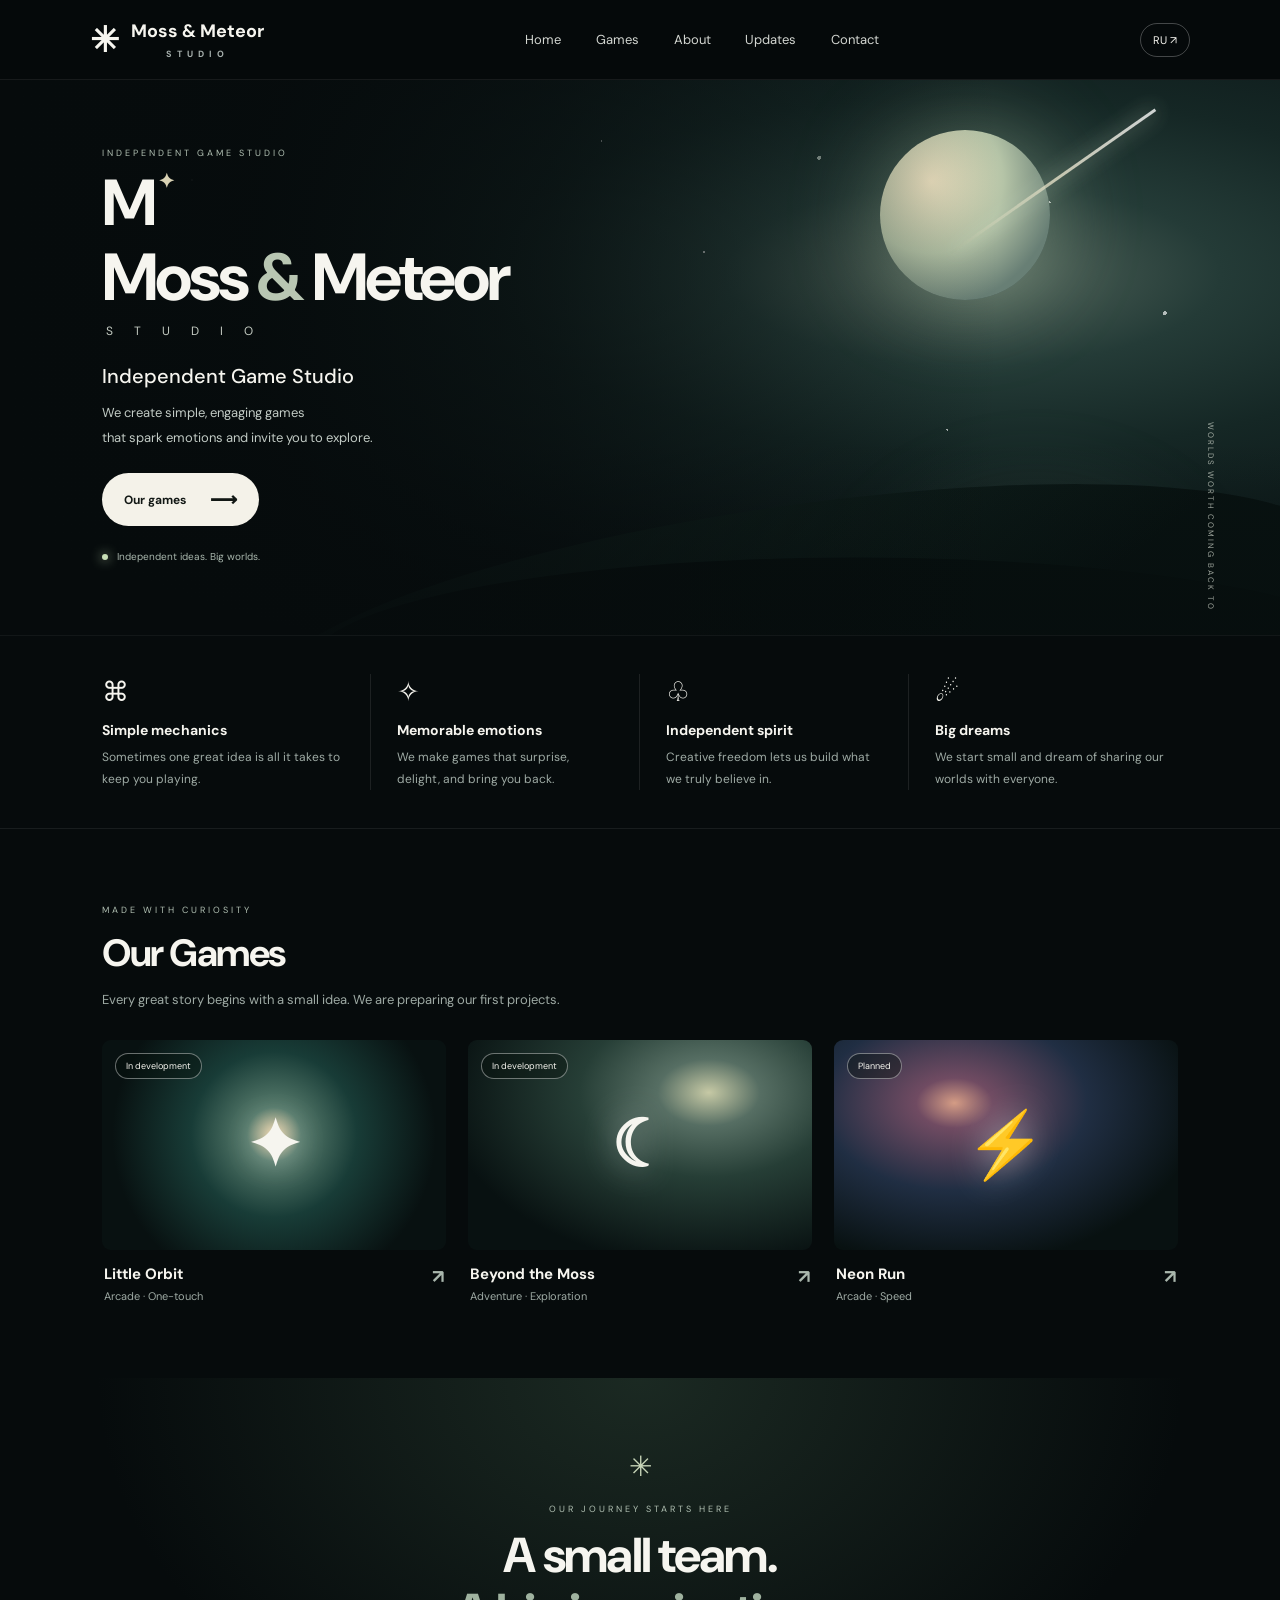
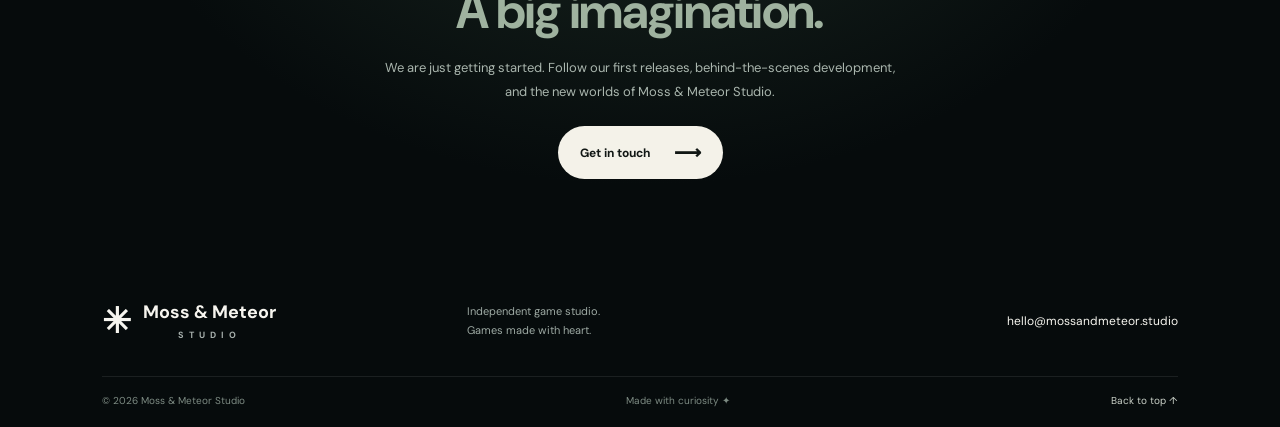
==== en/index.html @ 50603493 "Add English version of studio website" ====
<!doctype html>
<html lang="en">
<head>
<meta charset="utf-8">
<meta name="viewport" content="width=device-width, initial-scale=1">
<meta name="theme-color" content="#060b0c">
<meta name="description" content="Moss & Meteor Studio is an independent game studio creating original indie games, arcades, and adventures. Discover our projects and follow our journey.">
<meta name="robots" content="index, follow, max-image-preview:large">
<link rel="canonical" href="https://rtccoin1.github.io/and-meteor-studio/en/">
<link rel="alternate" hreflang="ru" href="https://rtccoin1.github.io/and-meteor-studio/">
<link rel="alternate" hreflang="en" href="https://rtccoin1.github.io/and-meteor-studio/en/">
<link rel="alternate" hreflang="x-default" href="https://rtccoin1.github.io/and-meteor-studio/">
<link rel="icon" type="image/svg+xml" href="../favicon.svg">
<title>Moss &amp; Meteor Studio — Independent Game Studio</title>
<meta property="og:type" content="website">
<meta property="og:locale" content="en_US">
<meta property="og:site_name" content="Moss &amp; Meteor Studio">
<meta property="og:title" content="Moss &amp; Meteor Studio — Independent Game Studio">
<meta property="og:description" content="Original indie games, arcades, and adventures with big ideas. Discover the projects of Moss &amp; Meteor Studio.">
<meta property="og:url" content="https://rtccoin1.github.io/and-meteor-studio/en/">
<meta name="twitter:card" content="summary">
<meta name="twitter:title" content="Moss &amp; Meteor Studio — Independent Game Studio">
<meta name="twitter:description" content="An independent game studio making small games with big ideas.">
<script type="application/ld+json">
{"@context":"https://schema.org","@type":"Organization","name":"Moss & Meteor Studio","url":"https://rtccoin1.github.io/and-meteor-studio/en/","description":"An independent game studio creating original indie games, arcades, and adventures.","email":"hello@mossandmeteor.studio"}
</script>
<link rel="preconnect" href="https://fonts.googleapis.com">
<link href="https://fonts.googleapis.com/css2?family=DM+Sans:wght@400;500;600;700&display=swap" rel="stylesheet">
<link rel="stylesheet" href="../style.css">
<style>.lang-link{border:1px solid #ffffff40;border-radius:24px;padding:9px 12px;font-size:11px;white-space:nowrap}.game h3 a:hover{color:#c8d9bd}.project-links{display:flex;gap:18px;flex-wrap:wrap;margin-top:24px}.project-links a{font-size:12px;color:#c8d9bd;border-bottom:1px solid #748c76;padding-bottom:5px}@media(max-width:700px){.lang-link{margin-left:auto}}</style>
</head>
<body>
<header class="top"><a class="brand" href="#home"><span class="mark">✳</span><span>Moss &amp; Meteor<small>STUDIO</small></span></a><button id="menu" aria-label="Open menu">☰</button><nav id="nav"><a href="#home">Home</a><a href="#games">Games</a><a href="#about">About</a><a href="#news">Updates</a><a href="#contact">Contact</a></nav><a class="lang-link" href="../index.html" lang="ru" hreflang="ru">RU ↗</a></header>
<main>
<section class="hero" id="home"><div class="sky"><div class="moon"></div><div class="meteor"></div><div class="planet"></div><div class="hills"></div></div><div class="hero-content"><p class="eyebrow">INDEPENDENT GAME STUDIO</p><div class="monogram">M<span>✦</span></div><h1>Moss <i>&amp;</i> Meteor</h1><div class="studio">S T U D I O</div><h2>Independent Game Studio</h2><p class="desc">We create simple, engaging games<br class="desktop"> that spark emotions and invite you to explore.</p><a class="button light" href="#games">Our games <b>⟶</b></a><p class="note"><span></span> Independent ideas. Big worlds.</p></div><div class="caption">WORLDS WORTH COMING BACK TO</div></section>
<section class="values" id="about"><article><span>⌘</span><h3>Simple mechanics</h3><p>Sometimes one great idea is all it takes to keep you playing.</p></article><article><span>✧</span><h3>Memorable emotions</h3><p>We make games that surprise, delight, and bring you back.</p></article><article><span>♧</span><h3>Independent spirit</h3><p>Creative freedom lets us build what we truly believe in.</p></article><article><span>☄</span><h3>Big dreams</h3><p>We start small and dream of sharing our worlds with everyone.</p></article></section>
<section class="games" id="games"><div class="section-head"><p class="eyebrow">MADE WITH CURIOSITY</p><h2>Our Games</h2><p>Every great story begins with a small idea. We are preparing our first projects.</p></div><div class="cards"><article class="game"><div class="art art-one"><span class="tag">In development</span><strong>✦</strong></div><h3><a href="../games/little-orbit.html">Little Orbit <span>↗</span></a></h3><p>Arcade · One-touch</p></article><article class="game"><div class="art art-two"><span class="tag">In development</span><strong>☾</strong></div><h3><a href="../games/beyond-the-moss.html">Beyond the Moss <span>↗</span></a></h3><p>Adventure · Exploration</p></article><article class="game"><div class="art art-three"><span class="tag">Planned</span><strong>⚡</strong></div><h3><a href="../games/neon-run.html">Neon Run <span>↗</span></a></h3><p>Arcade · Speed</p></article></div></section>
<section class="manifesto" id="news"><div class="star">✳</div><p class="eyebrow">OUR JOURNEY STARTS HERE</p><h2>A small team.<br><i>A big imagination.</i></h2><p>We are just getting started. Follow our first releases, behind-the-scenes development, and the new worlds of Moss &amp; Meteor Studio.</p><a class="button light" href="mailto:hello@mossandmeteor.studio">Get in touch <b>⟶</b></a></section>
</main>
<footer id="contact"><a class="brand" href="#home"><span class="mark">✳</span><span>Moss &amp; Meteor<small>STUDIO</small></span></a><p>Independent game studio.<br>Games made with heart.</p><a href="mailto:hello@mossandmeteor.studio">hello@mossandmeteor.studio</a><div class="footline"><span>© <span id="year"></span> Moss &amp; Meteor Studio</span><span>Made with curiosity ✦</span><a href="#home">Back to top ↑</a></div></footer><script src="../script.js"></script></body></html>
---- style.css ----
*{box-sizing:border-box}html{scroll-behavior:smooth;scroll-padding-top:80px}body{margin:0;background:#060b0c;color:#f6f5ef;font-family:"DM Sans",Arial,sans-serif}a{color:inherit;text-decoration:none}.top{height:80px;padding:0 clamp(22px,7vw,110px);display:flex;align-items:center;justify-content:space-between;gap:24px;background:#05090a;border-bottom:1px solid #ffffff12;position:relative;z-index:5}.brand{display:flex;align-items:center;gap:12px;font-weight:700;font-size:18px;white-space:nowrap}.brand small{display:block;font-size:9px;letter-spacing:5px;text-align:center;color:#a7b0ad;margin-top:5px}.mark{font-size:35px}.top nav{display:flex;gap:clamp(16px,2.7vw,42px);font-size:13px;color:#d3d6d1}.top nav a:hover{color:#b9cba9}.outline{border:1px solid #ffffff75;border-radius:30px;padding:11px 16px;font-size:11px;white-space:nowrap}.top button{display:none;background:none;color:white;border:0;font-size:25px}.hero{height:555px;position:relative;overflow:hidden;isolation:isolate;display:flex;align-items:center}.sky{position:absolute;inset:0;z-index:-2;overflow:hidden;background:radial-gradient(ellipse at 76% 35%,#53665c 0%,#243b37 18%,#152725 35%,#0b1516 61%,#060b0c 85%)}.sky:before{content:"";position:absolute;inset:0;background-image:radial-gradient(1px 1px at 15% 18%,#fff 99%,transparent),radial-gradient(2px 2px at 64% 14%,#d9e5db 99%,transparent),radial-gradient(1px 1px at 82% 22%,#fff 99%,transparent),radial-gradient(1px 1px at 55% 31%,#fff 99%,transparent),radial-gradient(2px 2px at 91% 42%,#fff 99%,transparent),radial-gradient(1px 1px at 47% 11%,#fff 99%,transparent),radial-gradient(1px 1px at 74% 63%,#fff 99%,transparent);opacity:.65}.moon{position:absolute;width:170px;height:170px;border-radius:50%;right:18%;top:9%;background:radial-gradient(circle at 30% 30%,#f2e6c4,#b5c4a7 43%,#687f75 75%);box-shadow:0 0 90px #c3d9b566}.meteor{position:absolute;width:250px;height:3px;right:8%;top:18%;transform:rotate(-35deg);background:linear-gradient(90deg,transparent,#e9e4ca,#fff);box-shadow:0 0 20px #d7e6ce;opacity:.8}.planet{position:absolute;width:360px;height:360px;border-radius:50%;right:5%;bottom:-230px;background:radial-gradient(circle at 25% 20%,#778e75,#263e37 45%,#101d1b 70%);box-shadow:0 -15px 100px #b1d2b51b}.hills{position:absolute;left:20%;right:-5%;height:240px;bottom:-110px;border-radius:50% 50% 0 0;background:linear-gradient(150deg,#172d27,#081211 70%);transform:rotate(-8deg)}.hills:after{content:"";position:absolute;inset:30px 0 0;background:#07100f;border-radius:50% 50% 0 0;transform:translate(50px,30px) rotate(8deg)}.hero:after{content:"";position:absolute;inset:0;z-index:-1;background:linear-gradient(90deg,#060b0c 0%,#060b0cf2 20%,#060b0caa 43%,transparent 78%),linear-gradient(0deg,#060b0c66,transparent 35%)}.hero-content{padding-left:clamp(24px,8vw,130px);padding-top:5px;max-width:760px}.eyebrow{font-size:9px;letter-spacing:3px;color:#b1c0b3;margin:0 0 12px}.monogram{font-size:65px;line-height:1;font-weight:700;letter-spacing:-7px;margin-bottom:9px}.monogram span{font-size:20px;color:#d9d2b4;vertical-align:top;margin-left:8px}.hero h1{font-size:clamp(44px,5.2vw,70px);letter-spacing:-3px;line-height:1;margin:0}.hero h1 i{color:#b8c6b2;font-style:normal}.studio{font-size:12px;letter-spacing:9px;margin:12px 0 24px 4px;color:#c5ccc3}.hero h2{font-size:20px;font-weight:500;margin:0 0 12px}.desc{font-size:13px;line-height:1.9;color:#c2cbc5;margin:0 0 23px}.button{display:inline-flex;align-items:center;gap:24px;border-radius:40px;padding:14px 22px;font-size:12px;font-weight:700}.light{background:#f4f2e9;color:#111714}.light:hover{background:white}.button b{font-size:19px}.note{display:flex;align-items:center;gap:9px;color:#aab8ae;font-size:10px;margin-top:24px}.note span{width:6px;height:6px;background:#c8deb6;border-radius:50%;box-shadow:0 0 12px #c8deb6}.caption{position:absolute;right:5%;bottom:24px;writing-mode:vertical-rl;font-size:8px;letter-spacing:2px;color:#e0e6dbb0}.values{padding:38px clamp(24px,8vw,130px);display:grid;grid-template-columns:repeat(4,1fr);border-top:1px solid #ffffff0c;border-bottom:1px solid #ffffff12;gap:0}.values article{padding:0 26px;border-right:1px solid #ffffff18}.values article:first-child{padding-left:0}.values article:last-child{border:0;padding-right:0}.values article>span{font-size:27px}.values h3{font-size:14px;margin:12px 0 8px}.values p,.section-head>p:last-child{font-size:12px;line-height:1.8;color:#9eaaa4;margin:0}.games{padding:75px clamp(24px,8vw,130px)}.section-head{max-width:610px;margin-bottom:28px}.section-head h2{font-size:38px;letter-spacing:-1.5px;margin:0 0 10px}.section-head>p:last-child{font-size:13px}.cards{display:grid;grid-template-columns:repeat(3,1fr);gap:22px}.game .art{height:210px;border-radius:9px;position:relative;overflow:hidden;display:flex;align-items:center;justify-content:center}.art:before{content:"";position:absolute;inset:0;background:radial-gradient(circle at 50% 40%,#d5e5bc44,transparent 36%),linear-gradient(135deg,#1e3b33,#081111)}.art-one:before{background:radial-gradient(circle at 50% 45%,#f1d5a8,#567a6b 13%,#183c37 40%,#081111 78%)}.art-two:before{background:radial-gradient(ellipse at 70% 25%,#c6c9a5,#566e63 15%,#263e36 38%,#081111 78%)}.art-three:before{background:radial-gradient(ellipse at 35% 30%,#d49c85,#704b62 12%,#202e43 42%,#081111 78%)}.art strong{font-size:65px;z-index:1;text-shadow:0 0 35px #fff8}.tag{position:absolute;top:13px;left:13px;z-index:2;border:1px solid #ffffff66;background:#06100b66;padding:6px 10px;border-radius:30px;font-size:9px}.game h3{font-size:15px;margin:14px 2px 5px}.game h3 span{float:right;color:#a9b7ad;font-size:19px}.game>p{font-size:11px;color:#9eaaa4;margin:0 2px}.manifesto{text-align:center;padding:70px 24px 80px;background:radial-gradient(ellipse at 50% 0%,#334c3c77,transparent 60%)}.star{font-size:28px;color:#c6d4b7;margin-bottom:18px}.manifesto h2{font-size:clamp(32px,4.4vw,49px);line-height:1.15;letter-spacing:-1.7px;margin:0 0 17px}.manifesto h2 i{font-style:normal;color:#9fb29f}.manifesto>p:not(.eyebrow){max-width:530px;margin:0 auto 23px;font-size:13px;line-height:1.8;color:#aab6ae}footer{padding:32px clamp(24px,8vw,130px) 20px;display:grid;grid-template-columns:1fr 1fr 1fr;align-items:center;gap:18px}footer>p{font-size:11px;line-height:1.7;color:#9eaaa4}footer>a:last-of-type{justify-self:end;font-size:12px}.footline{grid-column:1/-1;border-top:1px solid #ffffff16;padding-top:17px;margin-top:8px;display:flex;justify-content:space-between;gap:15px;font-size:10px;color:#7e8c84}.footline a{color:#cbd2c9}@media(max-width:950px){.top{padding:0 24px}.top nav{gap:16px}.head-cta{display:none}.values{padding-left:24px;padding-right:24px}.values article{padding:0 16px}.games{padding-left:24px;padding-right:24px}}@media(max-width:700px){.top{height:70px;padding:0 19px}.brand{font-size:15px}.mark{font-size:30px}.top button{display:block}.top nav{display:none;position:absolute;top:69px;left:0;right:0;background:#070d0e;padding:12px 22px 20px;flex-direction:column;gap:0}.top nav.open{display:flex}.top nav a{padding:13px 0;border-bottom:1px solid #ffffff12}.hero{height:650px;align-items:flex-end}.hero:after{background:linear-gradient(0deg,#060b0c 0%,#060b0ce8 25%,#060b0c66 65%,transparent 100%)}.moon{width:120px;height:120px;right:12%;top:8%}.planet{width:270px;height:270px;bottom:-180px}.hero-content{padding:0 24px 43px}.monogram{font-size:50px}.hero h1{font-size:clamp(39px,10vw,57px);letter-spacing:-2px}.studio{margin-bottom:18px}.hero h2{font-size:17px}.desc{font-size:12px}.desktop{display:none}.caption{display:none}.values{grid-template-columns:1fr 1fr;padding:30px 24px;row-gap:27px}.values article{border:0;padding:0 12px}.values article:first-child,.values article:nth-child(odd){padding-left:0;border-right:1px solid #ffffff18}.values article:nth-child(even){padding-right:0;padding-left:20px}.values h3{font-size:13px}.values p{font-size:11px}.games{padding:53px 24px}.section-head h2{font-size:33px}.cards{grid-template-columns:1fr;gap:24px}.game .art{height:220px}.manifesto{padding:55px 24px 62px}.manifesto h2{font-size:34px}footer{padding:28px 24px 18px;grid-template-columns:1fr;gap:12px}footer>p{margin:0}footer>a:last-of-type{justify-self:start}.footline{flex-wrap:wrap}.footline span:nth-child(2){display:none}}@media(prefers-reduced-motion:reduce){html{scroll-behavior:auto}}
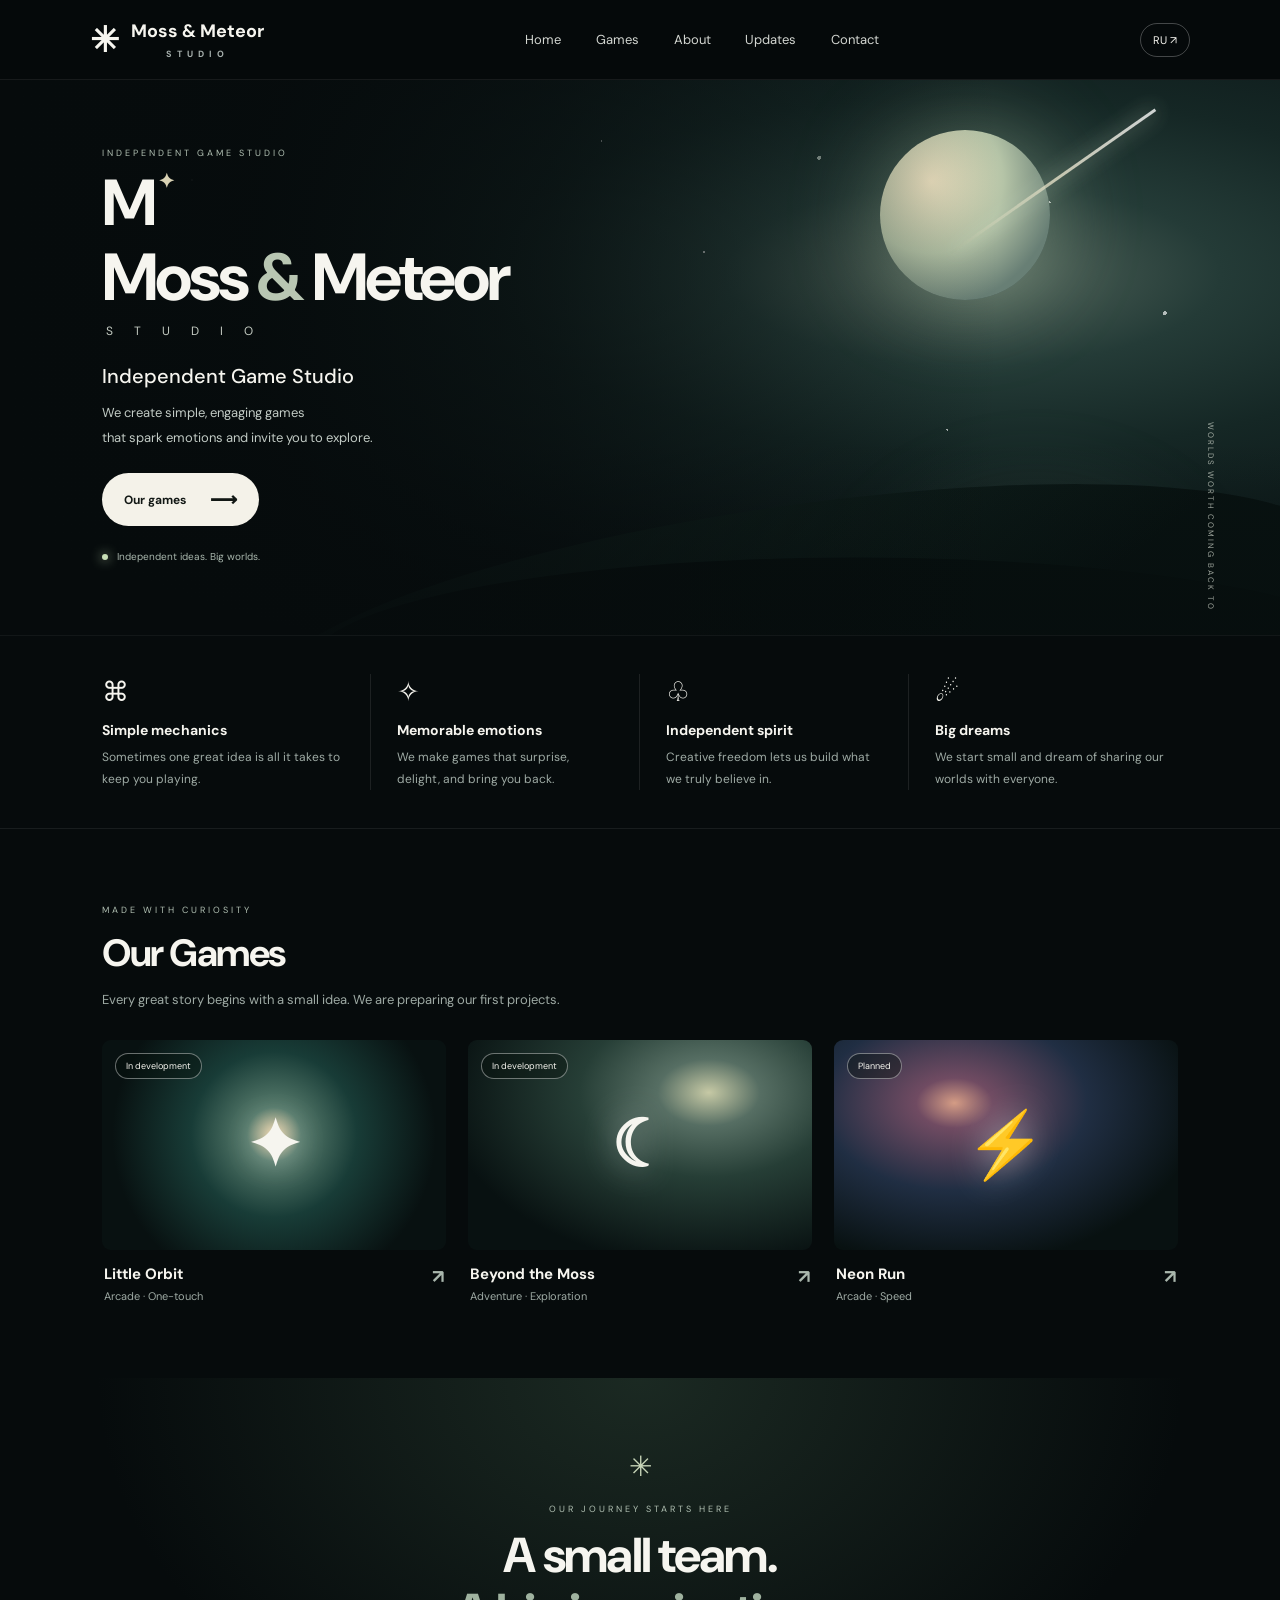
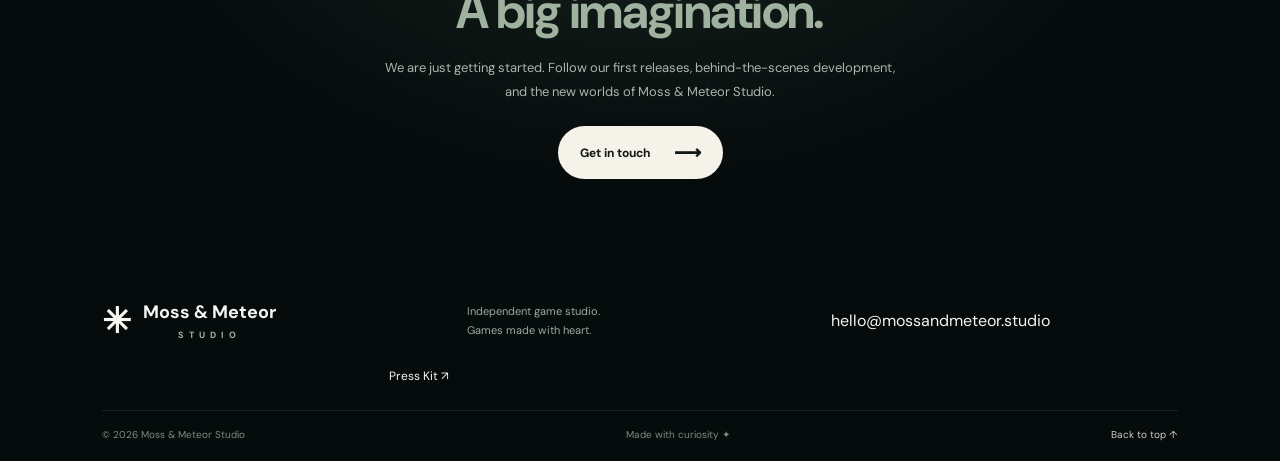
==== commit 1eb05d50: "Link press kit from English homepage" ====
--- a/en/index.html
+++ b/en/index.html
@@ -37,4 +37,4 @@
 <section class="games" id="games"><div class="section-head"><p class="eyebrow">MADE WITH CURIOSITY</p><h2>Our Games</h2><p>Every great story begins with a small idea. We are preparing our first projects.</p></div><div class="cards"><article class="game"><div class="art art-one"><span class="tag">In development</span><strong>✦</strong></div><h3><a href="../games/little-orbit.html">Little Orbit <span>↗</span></a></h3><p>Arcade · One-touch</p></article><article class="game"><div class="art art-two"><span class="tag">In development</span><strong>☾</strong></div><h3><a href="../games/beyond-the-moss.html">Beyond the Moss <span>↗</span></a></h3><p>Adventure · Exploration</p></article><article class="game"><div class="art art-three"><span class="tag">Planned</span><strong>⚡</strong></div><h3><a href="../games/neon-run.html">Neon Run <span>↗</span></a></h3><p>Arcade · Speed</p></article></div></section>
 <section class="manifesto" id="news"><div class="star">✳</div><p class="eyebrow">OUR JOURNEY STARTS HERE</p><h2>A small team.<br><i>A big imagination.</i></h2><p>We are just getting started. Follow our first releases, behind-the-scenes development, and the new worlds of Moss &amp; Meteor Studio.</p><a class="button light" href="mailto:hello@mossandmeteor.studio">Get in touch <b>⟶</b></a></section>
 </main>
-<footer id="contact"><a class="brand" href="#home"><span class="mark">✳</span><span>Moss &amp; Meteor<small>STUDIO</small></span></a><p>Independent game studio.<br>Games made with heart.</p><a href="mailto:hello@mossandmeteor.studio">hello@mossandmeteor.studio</a><div class="footline"><span>© <span id="year"></span> Moss &amp; Meteor Studio</span><span>Made with curiosity ✦</span><a href="#home">Back to top ↑</a></div></footer><script src="../script.js"></script></body></html>+<footer id="contact"><a class="brand" href="#home"><span class="mark">✳</span><span>Moss &amp; Meteor<small>STUDIO</small></span></a><p>Independent game studio.<br>Games made with heart.</p><a href="mailto:hello@mossandmeteor.studio">hello@mossandmeteor.studio</a><a href="press/">Press Kit ↗</a><div class="footline"><span>© <span id="year"></span> Moss &amp; Meteor Studio</span><span>Made with curiosity ✦</span><a href="#home">Back to top ↑</a></div></footer><script src="../script.js"></script></body></html>
